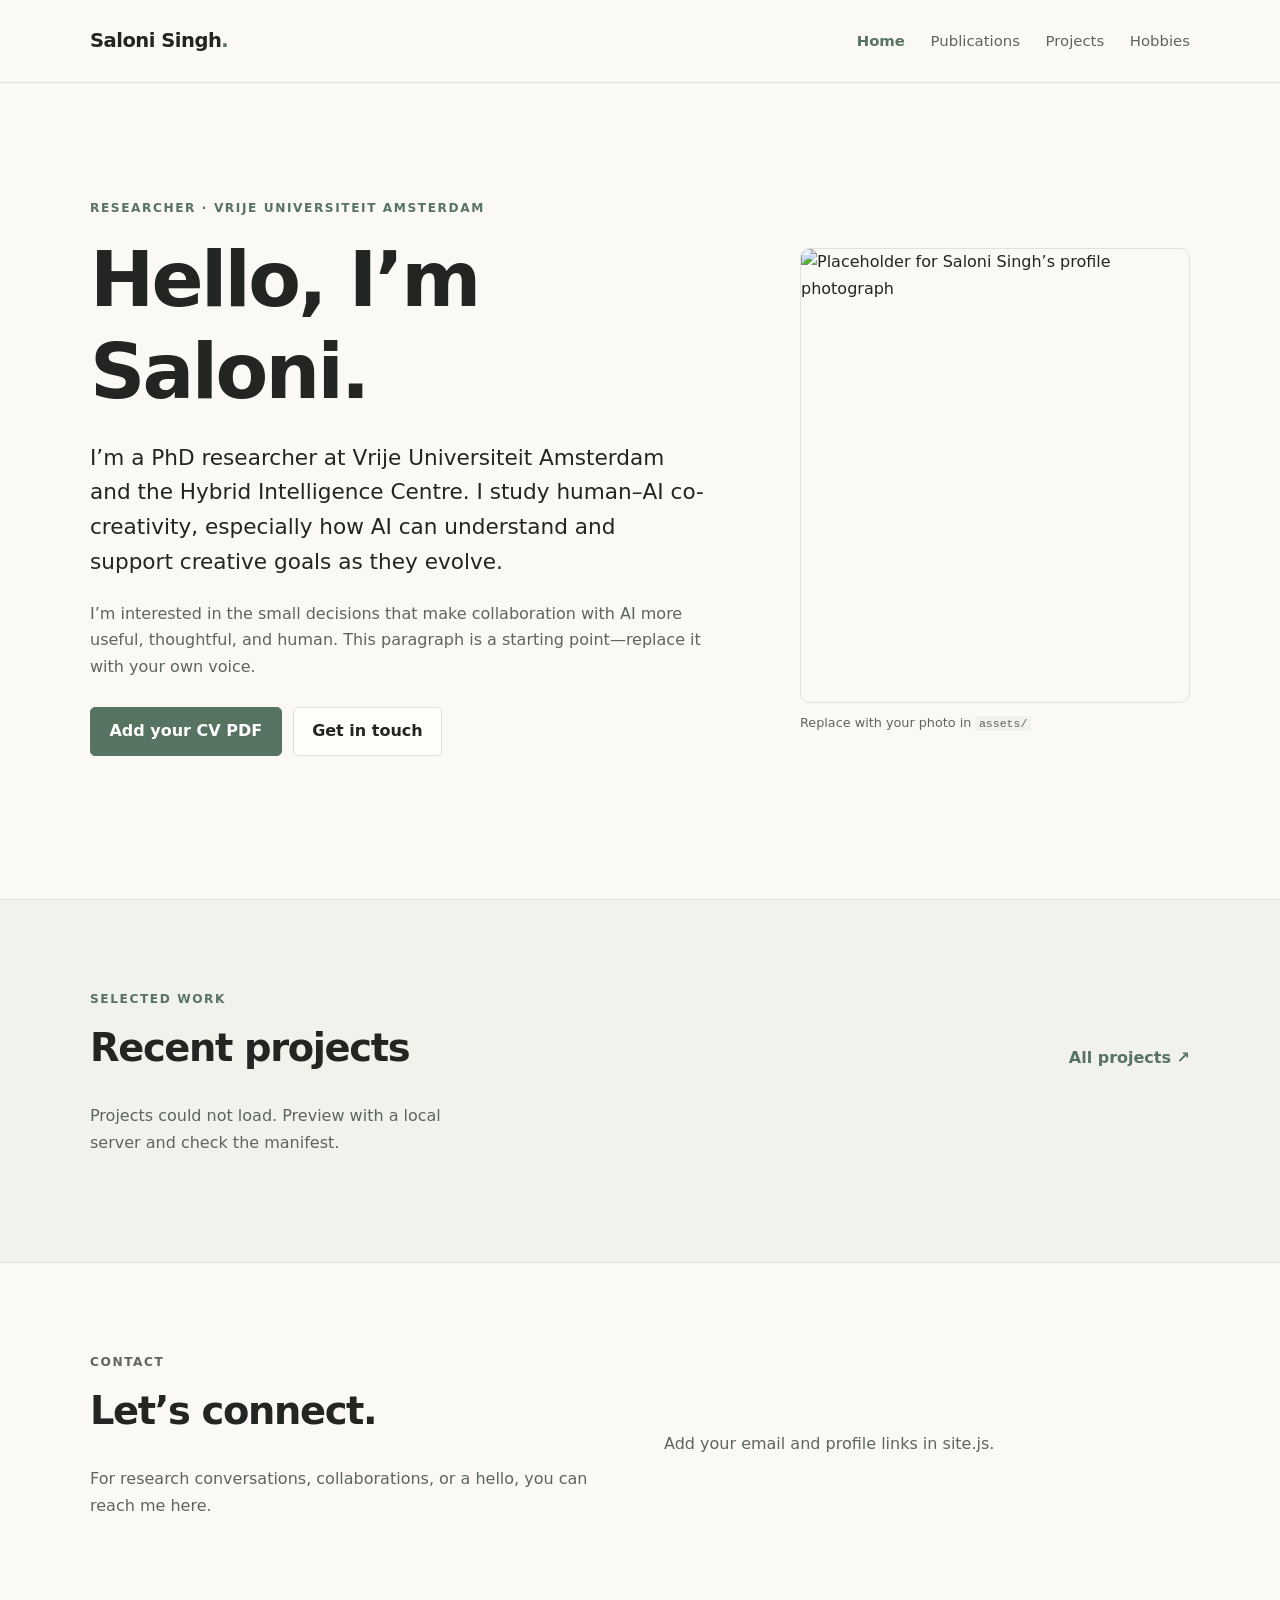
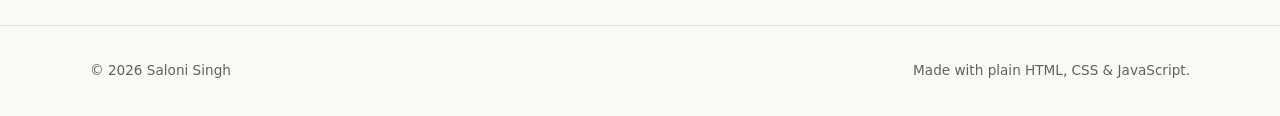
==== index.html @ ac16c888 "Add files via upload" ====
<!doctype html>
<html lang="en">
<head>
  <meta charset="utf-8">
  <meta name="viewport" content="width=device-width, initial-scale=1">
  <meta name="description" content="Saloni Singh — PhD researcher studying human–AI co-creativity.">
  <title>Saloni Singh · Home</title>
  <link rel="stylesheet" href="styles.css">
  <script defer src="site.js"></script>
</head>
<body data-page="home">
  <a class="skip-link" href="#main">Skip to content</a>
  <header class="site-header"><div class="container header-inner">
    <a class="brand" href="index.html">Saloni Singh<span class="brand-dot">.</span></a>
    <nav aria-label="Main navigation"><a aria-current="page" href="index.html">Home</a><a href="publications.html">Publications</a><a href="projects.html">Projects</a><a href="hobbies.html">Hobbies</a></nav>
  </div></header>
  <main id="main">
    <section class="container hero">
      <div class="hero-copy">
        <p class="eyebrow">Researcher · Vrije Universiteit Amsterdam</p>
        <h1>Hello, I’m Saloni.</h1>
        <p class="lead">I’m a PhD researcher at Vrije Universiteit Amsterdam and the Hybrid Intelligence Centre. I study human–AI co-creativity, especially how AI can understand and support creative goals as they evolve.</p>
        <p>I’m interested in the small decisions that make collaboration with AI more useful, thoughtful, and human. This paragraph is a starting point—replace it with your own voice.</p>
        <div class="button-row"><a class="button primary" href="assets/Saloni-Singh-CV.pdf" data-placeholder-link="cv">Download CV</a><a class="button" href="#contact">Get in touch</a></div>
        <div class="text-links" id="hero-links"></div>
      </div>
      <div class="portrait-wrap"><img class="portrait" src="assets/profile-placeholder.svg" alt="Placeholder for Saloni Singh’s profile photograph"><span class="portrait-caption">Replace with your photo in <code>assets/</code></span></div>
    </section>
    <section class="section section-tinted"><div class="container">
      <div class="section-heading"><div><p class="eyebrow">Selected work</p><h2>Recent projects</h2></div><a class="subtle-link" href="projects.html">All projects <span aria-hidden="true">↗</span></a></div>
      <div id="recent-projects" class="card-grid" aria-live="polite"><p class="muted">Loading projects…</p></div>
    </div></section>
    <section class="section" id="contact"><div class="container contact-block"><div><p class="eyebrow">Contact</p><h2>Let’s connect.</h2><p>For research conversations, collaborations, or a hello, you can reach me here.</p></div><div id="contact-links" class="contact-links"></div></div></section>
  </main>
  <footer class="site-footer"><div class="container footer-inner"><span>© <span class="current-year"></span> Saloni Singh</span><span>Made with plain HTML, CSS & JavaScript.</span></div></footer>
</body>
</html>
---- styles.css ----
:root{--bg:#faf9f5;--surface:#fffefa;--soft:#f1f2ec;--text:#222522;--muted:#5d655f;--accent:#577361;--line:#dfe2db;--radius:10px;--width:1100px}*{box-sizing:border-box}html{scroll-behavior:smooth}body{margin:0;background:var(--bg);color:var(--text);font:16px/1.65 system-ui,-apple-system,BlinkMacSystemFont,"Segoe UI",sans-serif}a{color:var(--accent);text-underline-offset:3px}a:hover{color:#334d3b}img{max-width:100%;display:block}h1,h2,h3,p{margin-top:0}h1,h2,h3{line-height:1.2;letter-spacing:-.035em}h1{font-size:clamp(2.7rem,6vw,4.8rem);font-weight:650;margin-bottom:1.4rem}h2{font-size:clamp(1.8rem,3vw,2.5rem);font-weight:630}h3{font-size:1.3rem;font-weight:630}code{font-size:.9em;background:var(--soft);padding:.1em .3em;border-radius:3px}.container{width:min(calc(100% - 3rem),var(--width));margin-inline:auto}.skip-link{position:absolute;top:-100px;left:1rem;background:var(--text);color:white;padding:.5rem 1rem;z-index:10}.skip-link:focus{top:1rem}.site-header{border-bottom:1px solid var(--line);background:var(--bg)}.header-inner{display:flex;align-items:center;justify-content:space-between;gap:2rem;min-height:82px}.brand{font-size:1.22rem;font-weight:700;letter-spacing:-.025em;text-decoration:none;color:var(--text);white-space:nowrap}.brand-dot{color:var(--accent)}nav{display:flex;flex-wrap:wrap;gap:clamp(.7rem,2vw,2rem)}nav a{color:var(--muted);font-size:.93rem;text-decoration:none}nav a:hover,nav a[aria-current="page"]{color:var(--accent)}nav a[aria-current="page"]{font-weight:700}.hero{display:grid;grid-template-columns:minmax(0,1.2fr) minmax(260px,.8fr);align-items:center;gap:clamp(2rem,6vw,6rem);padding-block:clamp(4rem,9vw,8rem)}.hero-copy{max-width:650px}.lead{font-size:clamp(1.15rem,2vw,1.35rem);line-height:1.6;color:var(--text)}.hero-copy>p:not(.eyebrow):not(.lead),.page-intro,.contact-block p{color:var(--muted)}.eyebrow{text-transform:uppercase;letter-spacing:.13em;font-size:.76rem;font-weight:700;color:var(--accent);margin-bottom:1rem}.portrait-wrap{max-width:390px;justify-self:end}.portrait{aspect-ratio:6/7;width:100%;object-fit:cover;border:1px solid var(--line);border-radius:var(--radius)}.portrait-caption{display:block;margin-top:.55rem;color:var(--muted);font-size:.8rem}.button-row,.text-links{display:flex;gap:.7rem;flex-wrap:wrap;margin-top:1.7rem}.text-links{gap:1.1rem;font-size:.92rem}.button{display:inline-block;padding:.65rem 1.15rem;border:1px solid var(--line);border-radius:5px;text-decoration:none;color:var(--text);font-weight:600;background:var(--surface)}.button.primary{background:var(--accent);border-color:var(--accent);color:#fff}.button:hover{border-color:var(--accent)}.button.primary:hover{background:#405a49;color:#fff}.section{padding-block:clamp(4rem,7vw,6rem)}.section-tinted{background:var(--soft);border-block:1px solid var(--line)}.section-heading{display:flex;justify-content:space-between;align-items:end;gap:1rem;margin-bottom:2rem}.section-heading h2{margin-bottom:0}.subtle-link{text-decoration:none;white-space:nowrap;font-weight:600}.card-grid{display:grid;grid-template-columns:repeat(3,minmax(0,1fr));gap:1.25rem}.project-card,.hobby-card,.publication-card{background:var(--surface);border:1px solid var(--line);border-radius:var(--radius);overflow:hidden}.project-image,.hobby-image{width:100%;aspect-ratio:16/10;object-fit:cover;background:#e8ebe5}.hobby-image{display:grid;place-items:center;color:var(--muted)}.card-body{padding:1.4rem}.card-body h2,.card-body h3{margin-bottom:.6rem}.card-body p{color:var(--muted)}.card-meta{font-size:.82rem;color:var(--accent);font-weight:650;margin-bottom:.6rem}.tags{display:flex;flex-wrap:wrap;gap:.4rem;margin:1rem 0}.tag{background:var(--soft);border:1px solid var(--line);border-radius:3px;padding:.18rem .5rem;color:var(--muted);font-size:.76rem}.card-links{display:flex;flex-wrap:wrap;gap:1rem;font-size:.9rem;font-weight:600}.project-details{border-top:1px solid var(--line);margin-top:1.2rem;padding-top:1rem;color:var(--muted)}.project-details summary{cursor:pointer;color:var(--accent);font-weight:600}.project-details p{margin:.7rem 0 0}.contact-block{display:grid;grid-template-columns:1fr 1fr;gap:3rem}.contact-links{display:flex;flex-wrap:wrap;align-content:center;gap:.75rem 1.4rem}.page-content{min-height:65vh;padding-block:clamp(3.5rem,7vw,6rem) 6rem}.page-intro{max-width:700px;margin-bottom:2.5rem}.page-content .card-grid{margin-top:2rem}.filter-bar{display:grid;grid-template-columns:minmax(200px,2fr) minmax(130px,1fr) minmax(130px,1fr);gap:1rem;margin-bottom:1.1rem}.filter-bar label{display:grid;gap:.35rem;color:var(--muted);font-size:.85rem;font-weight:600}.filter-bar input,.filter-bar select{height:43px;width:100%;padding:.5rem .7rem;background:var(--surface);border:1px solid var(--line);border-radius:5px;color:var(--text);font:inherit}.filter-bar input:focus,.filter-bar select:focus{outline:2px solid var(--accent);outline-offset:1px}.result-count{color:var(--muted);font-size:.9rem}.publication-list{display:grid;gap:1rem}.publication-card{padding:1.5rem}.publication-card h2{font-size:1.25rem;margin-bottom:.45rem;letter-spacing:-.02em}.publication-card p{margin-bottom:.5rem;color:var(--muted)}.publication-card .card-links{margin-top:1rem}.muted{color:var(--muted)}.site-footer{border-top:1px solid var(--line);color:var(--muted);font-size:.85rem}.footer-inner{min-height:90px;display:flex;justify-content:space-between;align-items:center;gap:1rem}.footer-inner a{color:var(--muted)}@media(max-width:760px){.header-inner{align-items:flex-start;flex-direction:column;gap:.5rem;padding-block:1rem}nav{gap:.9rem 1.2rem}.hero{grid-template-columns:1fr;padding-block:3.5rem}.portrait-wrap{justify-self:start;width:min(100%,340px)}.card-grid{grid-template-columns:repeat(2,minmax(0,1fr))}.contact-block{grid-template-columns:1fr;gap:1rem}.filter-bar{grid-template-columns:1fr 1fr}.filter-bar label:first-child{grid-column:1/-1}}@media(max-width:520px){.container{width:min(calc(100% - 2rem),var(--width))}.card-grid{grid-template-columns:1fr}.filter-bar{grid-template-columns:1fr}.filter-bar label:first-child{grid-column:auto}.section-heading{align-items:start;flex-direction:column}.footer-inner{align-items:start;flex-direction:column;justify-content:center;padding-block:1rem}}
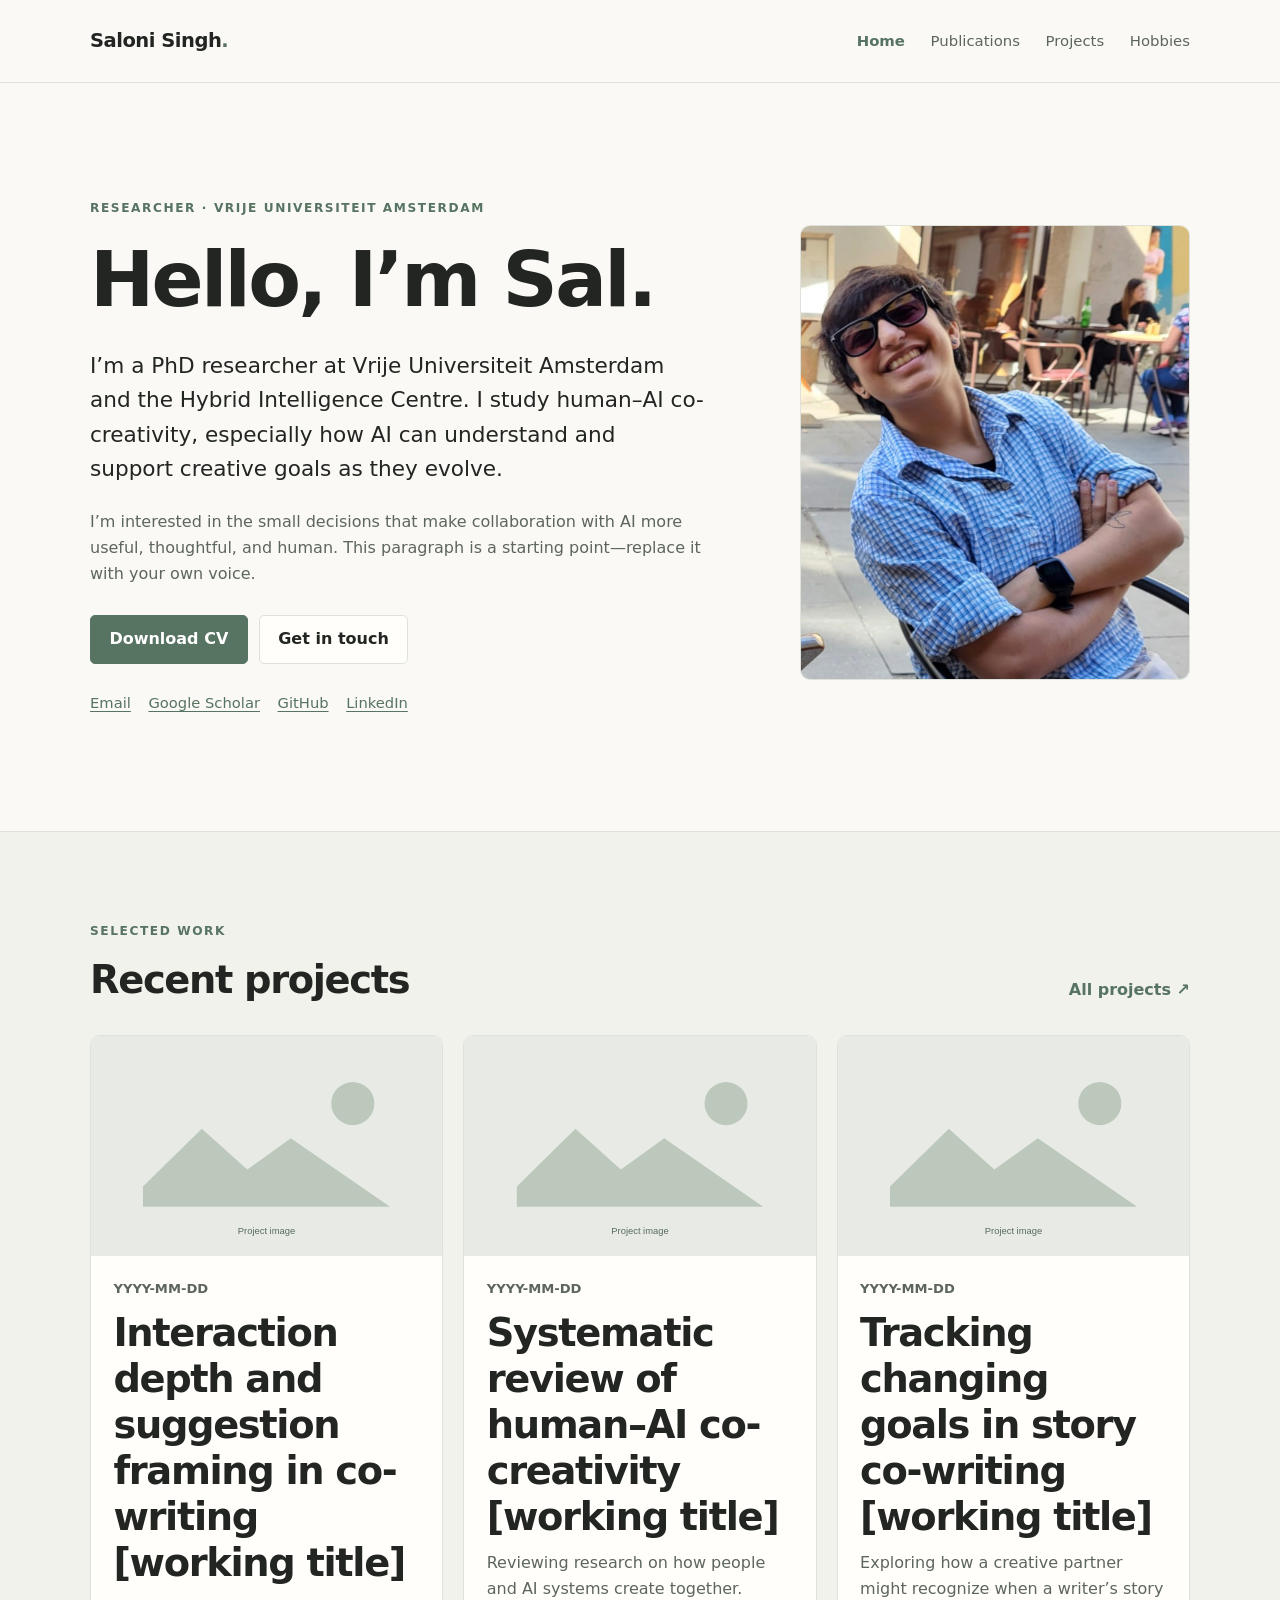
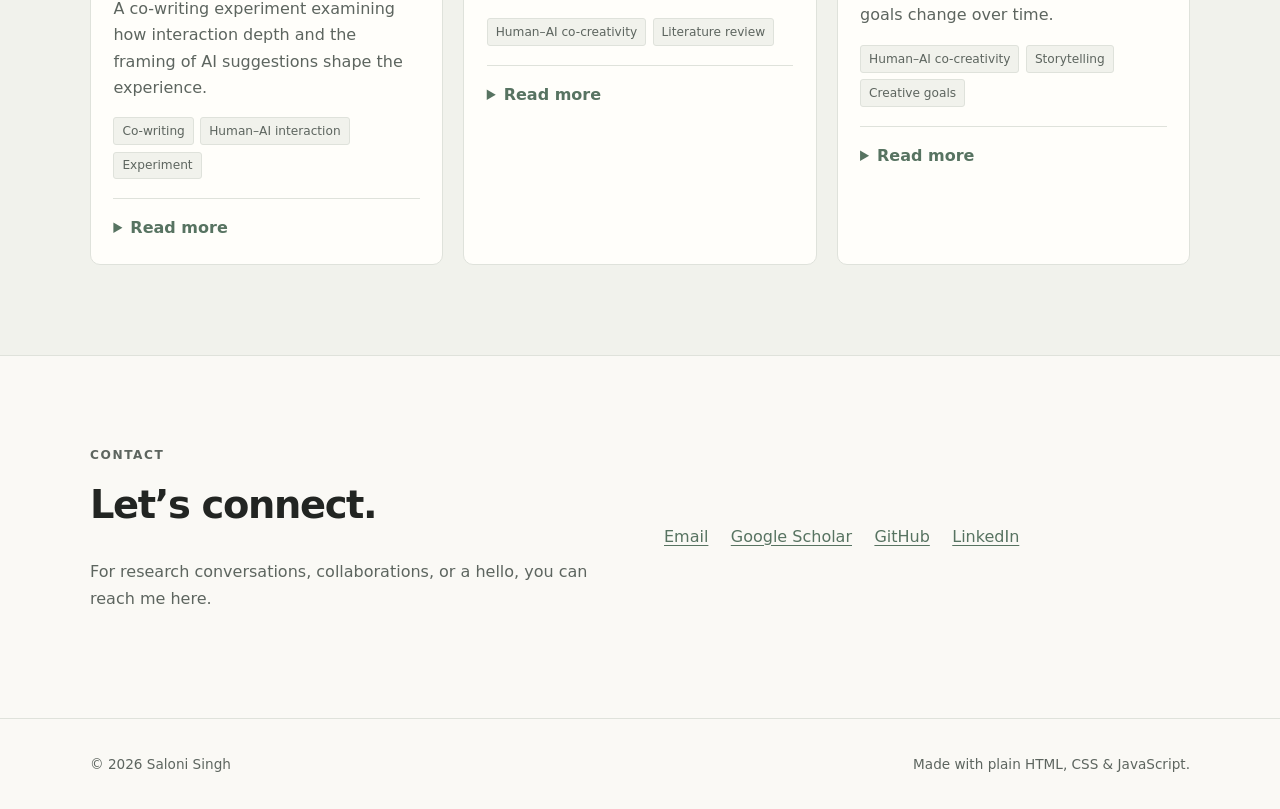
==== commit b9ca1417: "images and links" ====
--- a/index.html
+++ b/index.html
@@ -18,13 +18,13 @@
     <section class="container hero">
       <div class="hero-copy">
         <p class="eyebrow">Researcher · Vrije Universiteit Amsterdam</p>
-        <h1>Hello, I’m Saloni.</h1>
+        <h1>Hello, I’m Sal.</h1>
         <p class="lead">I’m a PhD researcher at Vrije Universiteit Amsterdam and the Hybrid Intelligence Centre. I study human–AI co-creativity, especially how AI can understand and support creative goals as they evolve.</p>
         <p>I’m interested in the small decisions that make collaboration with AI more useful, thoughtful, and human. This paragraph is a starting point—replace it with your own voice.</p>
         <div class="button-row"><a class="button primary" href="assets/Saloni-Singh-CV.pdf" data-placeholder-link="cv">Download CV</a><a class="button" href="#contact">Get in touch</a></div>
         <div class="text-links" id="hero-links"></div>
       </div>
-      <div class="portrait-wrap"><img class="portrait" src="assets/profile-placeholder.svg" alt="Placeholder for Saloni Singh’s profile photograph"><span class="portrait-caption">Replace with your photo in <code>assets/</code></span></div>
+      <div class="portrait-wrap"><img class="portrait" src="assets/1.jpg" alt="Saloni Singh’s profile photograph"><span class="portrait-caption"> </span></div>
     </section>
     <section class="section section-tinted"><div class="container">
       <div class="section-heading"><div><p class="eyebrow">Selected work</p><h2>Recent projects</h2></div><a class="subtle-link" href="projects.html">All projects <span aria-hidden="true">↗</span></a></div>
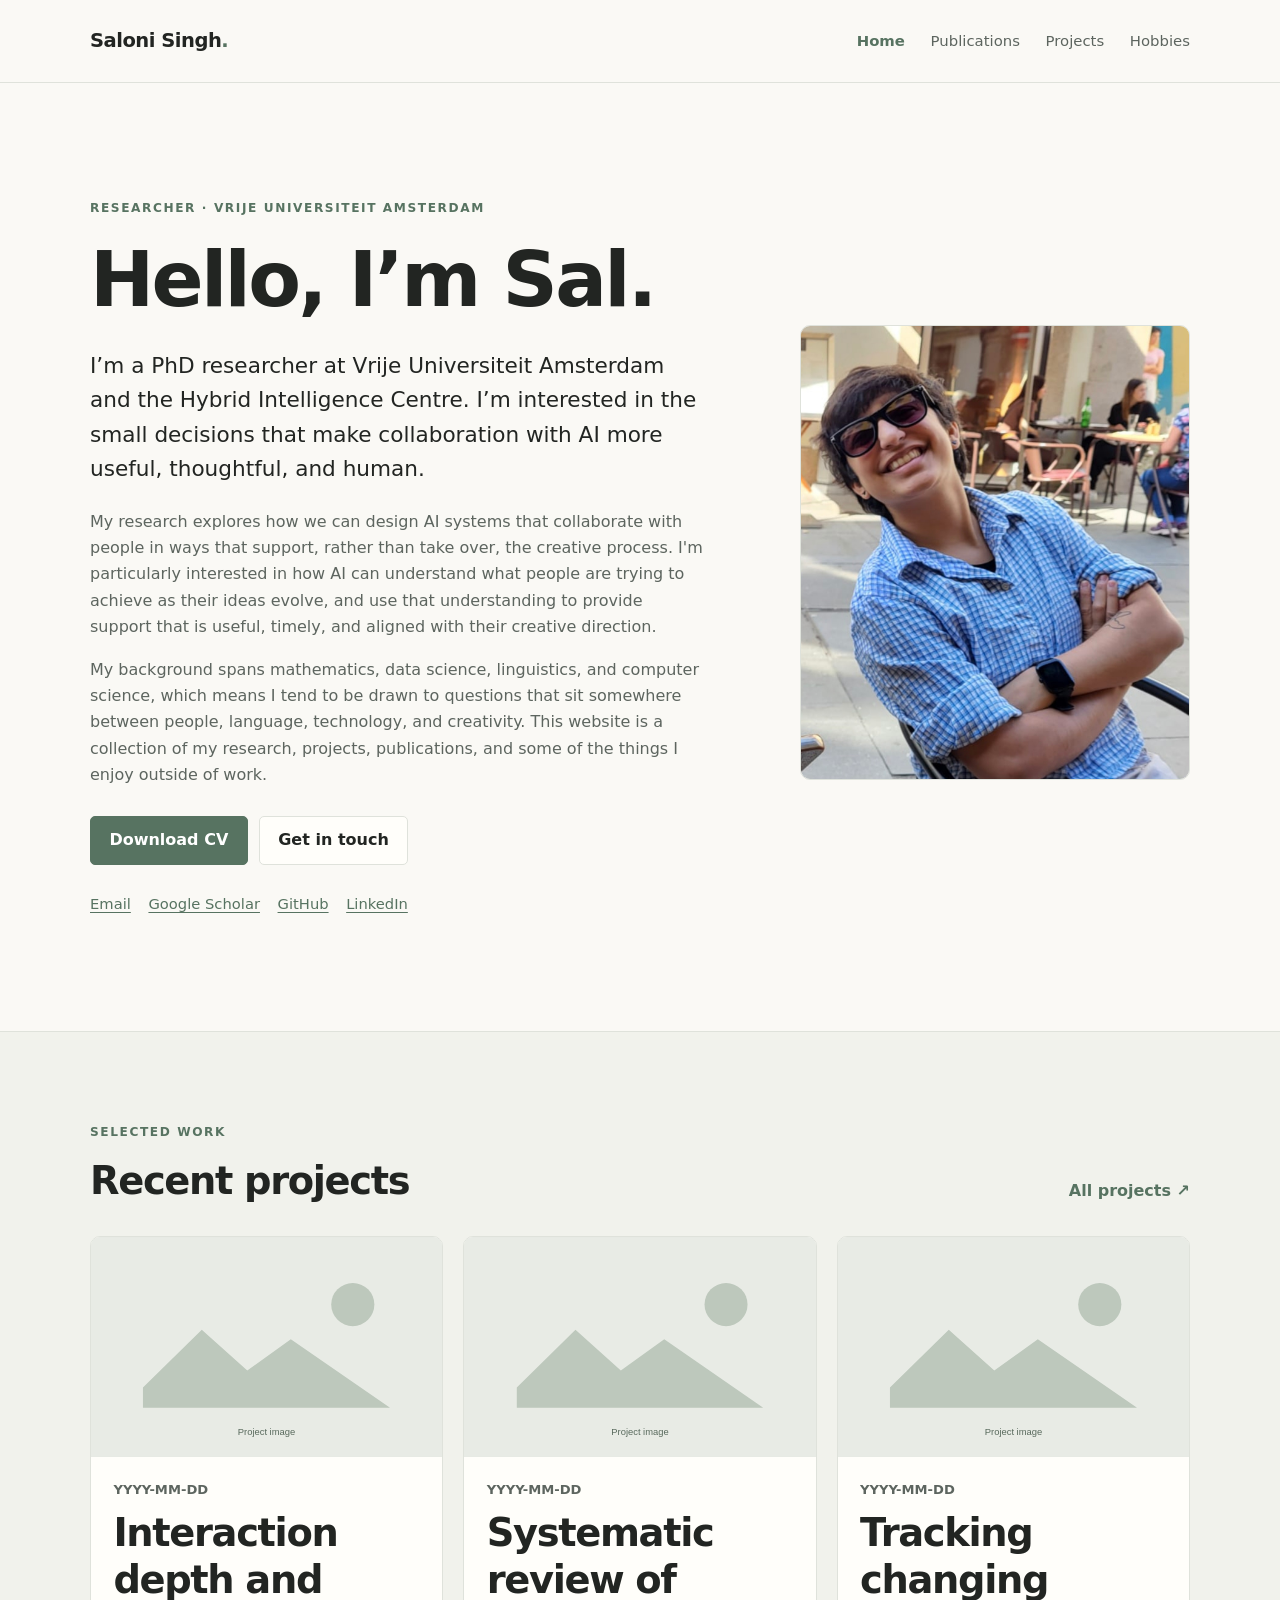
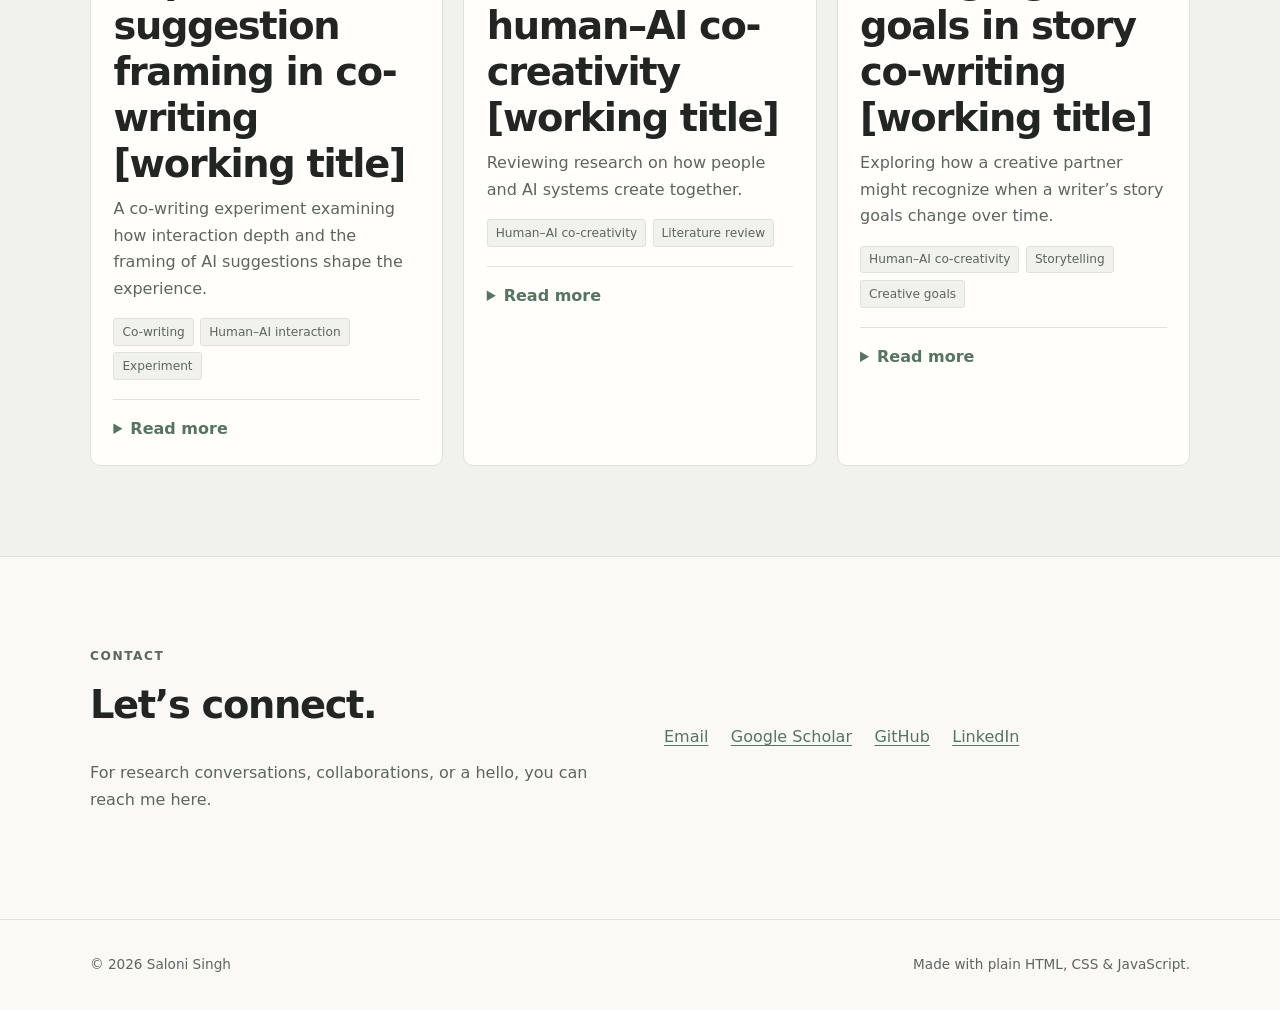
==== commit 5585991e: "publications added?" ====
--- a/index.html
+++ b/index.html
@@ -19,8 +19,10 @@
       <div class="hero-copy">
         <p class="eyebrow">Researcher · Vrije Universiteit Amsterdam</p>
         <h1>Hello, I’m Sal.</h1>
-        <p class="lead">I’m a PhD researcher at Vrije Universiteit Amsterdam and the Hybrid Intelligence Centre. I study human–AI co-creativity, especially how AI can understand and support creative goals as they evolve.</p>
-        <p>I’m interested in the small decisions that make collaboration with AI more useful, thoughtful, and human. This paragraph is a starting point—replace it with your own voice.</p>
+        <p class="lead">I’m a PhD researcher at Vrije Universiteit Amsterdam and the Hybrid Intelligence Centre. I’m interested in the small decisions that make collaboration with AI more useful, thoughtful, and human.</p>
+        <p>My research explores how we can design AI systems that collaborate with people in ways that support, rather than take over, the creative process. I'm particularly interested in how AI can understand what people are trying to achieve as their ideas evolve, and use that understanding to provide support that is useful, timely, and aligned with their creative direction.</p>
+          
+        <p>My background spans mathematics, data science, linguistics, and computer science, which means I tend to be drawn to questions that sit somewhere between people, language, technology, and creativity. This website is a collection of my research, projects, publications, and some of the things I enjoy outside of work.</p>
         <div class="button-row"><a class="button primary" href="assets/Saloni-Singh-CV.pdf" data-placeholder-link="cv">Download CV</a><a class="button" href="#contact">Get in touch</a></div>
         <div class="text-links" id="hero-links"></div>
       </div>
